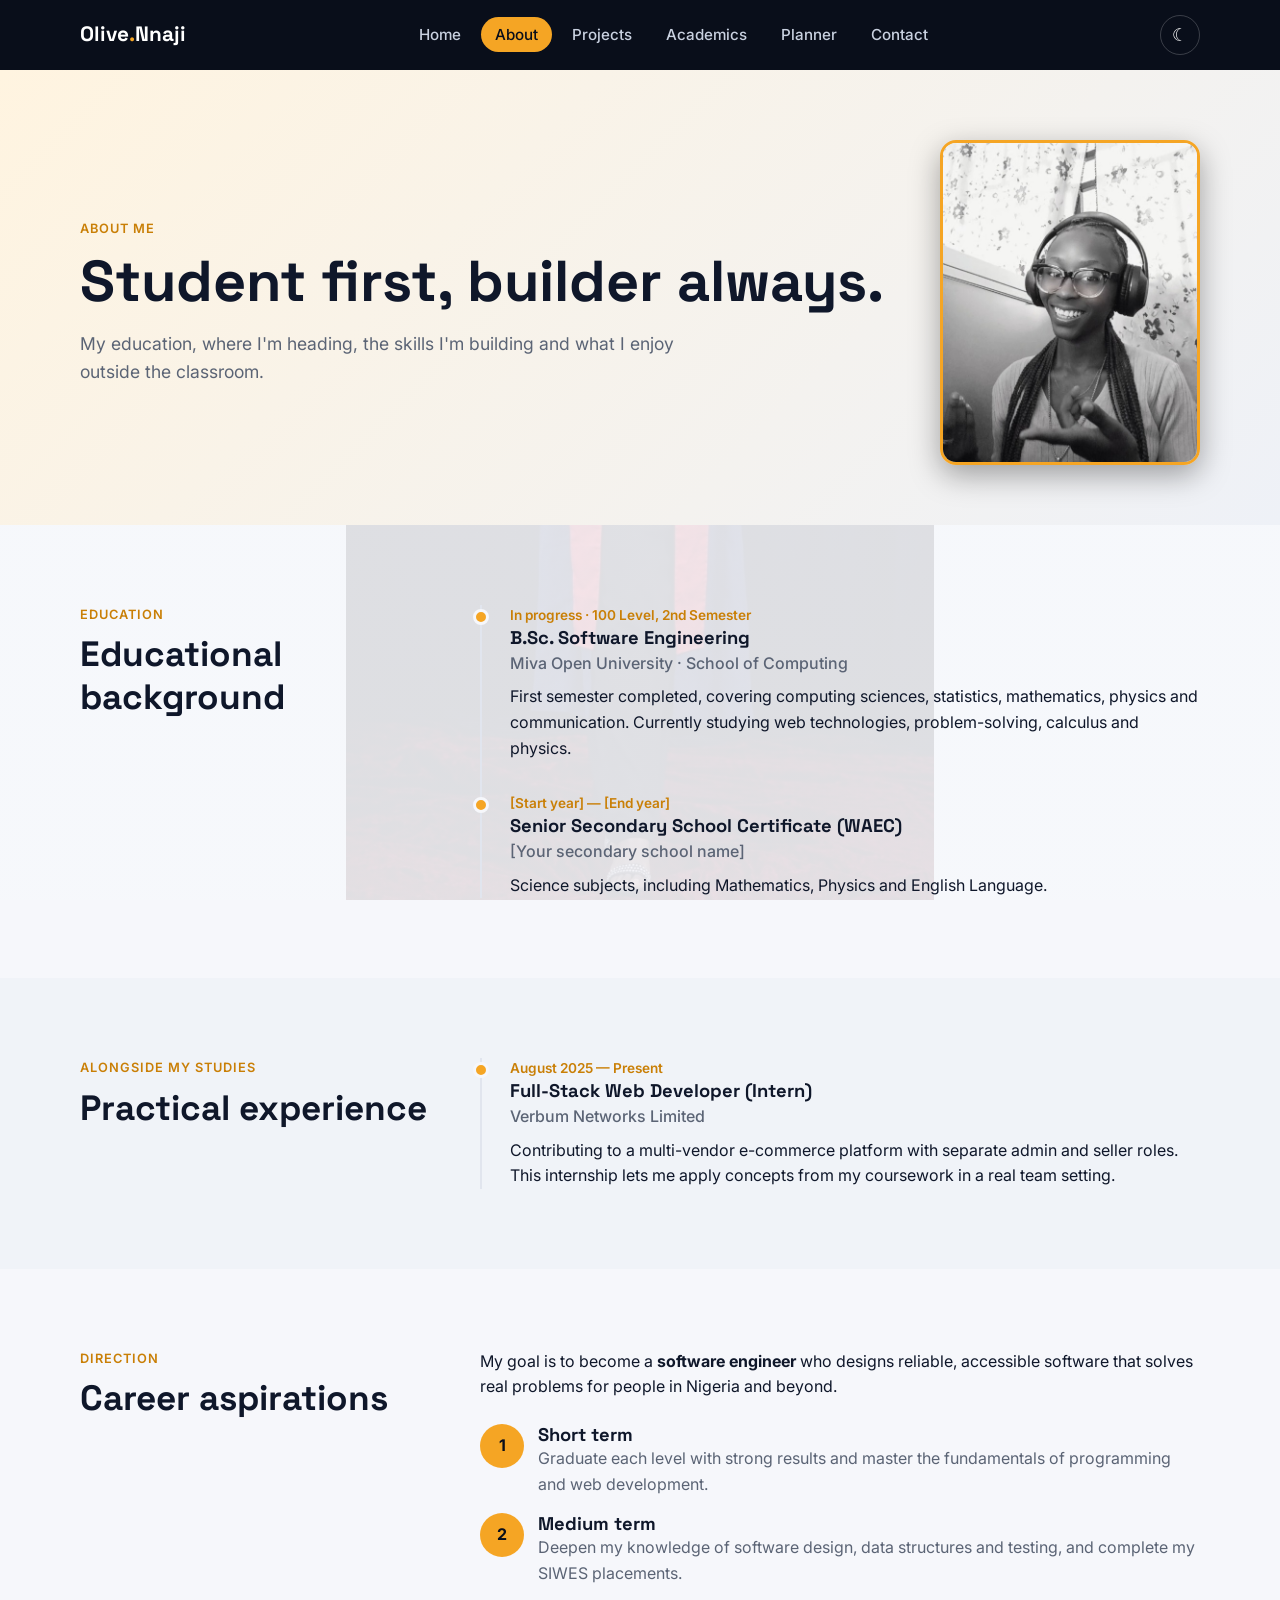
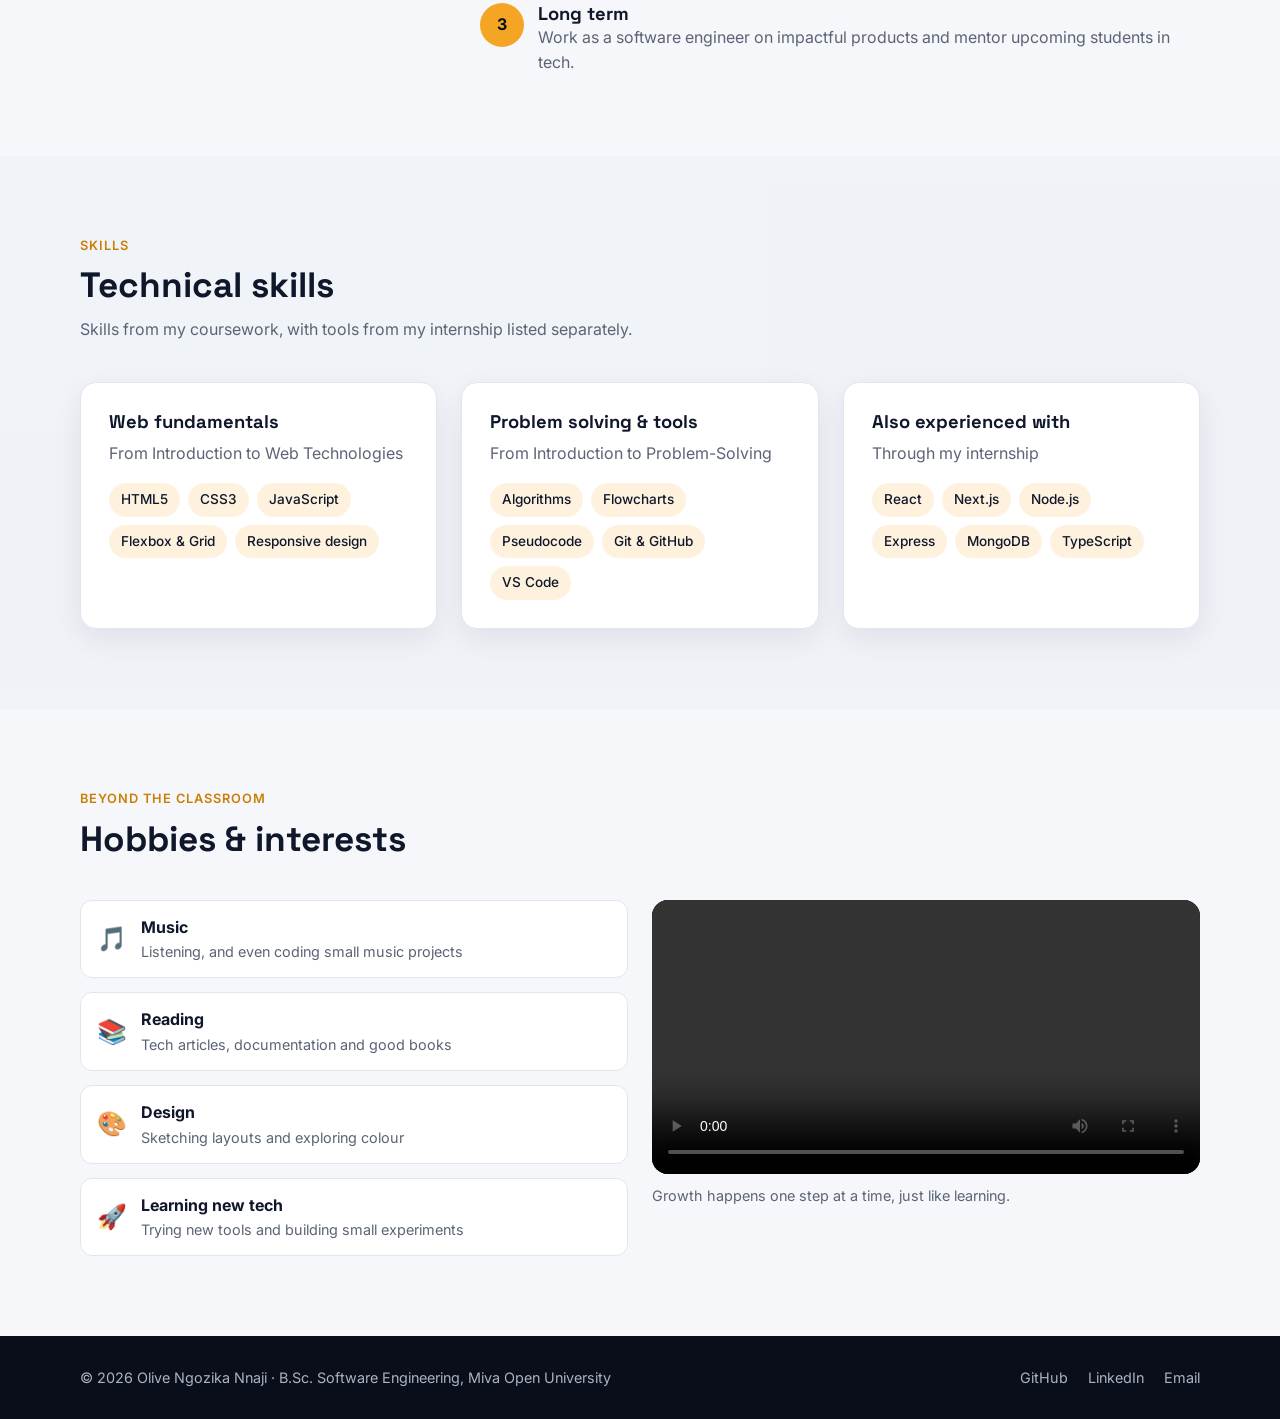
==== about.html @ 727c915d "initial commit" ====
<!DOCTYPE html>
<html lang="en">
<head>
  <meta charset="UTF-8">
  <meta name="viewport" content="width=device-width, initial-scale=1.0">
  <title>About | Olive Nnaji</title>
  <meta name="description" content="Education, career aspirations, skills and interests of Olive Ngozika Nnaji.">
  <link rel="preconnect" href="https://fonts.googleapis.com">
  <link rel="preconnect" href="https://fonts.gstatic.com" crossorigin>
  <link href="https://fonts.googleapis.com/css2?family=Inter:wght@400;500;600&family=Space+Grotesk:wght@500;600;700&display=swap" rel="stylesheet">
  <link rel="stylesheet" href="css/style.css">
</head>
<body>
  <a class="skip-link" href="#main">Skip to content</a>

  <header class="site-header" id="site-header">
    <nav class="nav container" aria-label="Main navigation">
      <a href="index.html" class="logo">Olive<span>.</span>Nnaji</a>
      <ul class="nav-links" id="nav-links">
        <li><a href="index.html">Home</a></li>
        <li><a href="about.html" class="active" aria-current="page">About</a></li>
        <li><a href="projects.html">Projects</a></li>
        <li><a href="academics.html">Academics</a></li>
        <li><a href="planner.html">Planner</a></li>
        <li><a href="contact.html">Contact</a></li>
      </ul>
      <div class="nav-actions">
        <button class="icon-btn" id="theme-btn" type="button" aria-label="Switch colour theme">☾</button>
        <button class="icon-btn menu-btn" id="menu-btn" type="button" aria-label="Open menu" aria-expanded="false" aria-controls="nav-links">
          <span></span><span></span><span></span>
        </button>
      </div>
    </nav>
  </header>

  <main id="main">
    <section class="page-header">
      <div class="container page-header-grid">
        <div>
          <p class="eyebrow">About me</p>
          <h1>Student first, builder always.</h1>
          <p class="lead">My education, where I'm heading, the skills I'm building and what I enjoy outside the classroom.</p>
        </div>
        <!-- Photo carousel: main.js shows the next photo every 5 seconds -->
        <div class="carousel">
          <img class="active" src="images/photos/welcome-smile.jpg" alt="Olive smiling in headphones and glasses">
          <img src="images/photos/matric-sitting.jpg" alt="Olive seated at the Miva Open University matriculation">
          <img src="images/photos/developer.jpg" alt="Olive in a blue hoodie and headphones">
          <img src="images/photos/professional.jpg" alt="Professional portrait of Olive">
          <img src="images/photos/dinner-gown.jpg" alt="Olive in a red dress, seated on a chair">
        </div>
      </div>
    </section>

    <!-- Educational background -->
    <section class="section">
      <div class="container two-col">
        <div>
          <p class="eyebrow">Education</p>
          <h2>Educational background</h2>
        </div>
        <ol class="timeline reveal">
          <li>
            <p class="timeline-date">In progress · 100 Level, 2nd Semester</p>
            <h3>B.Sc. Software Engineering</h3>
            <p class="org">Miva Open University · School of Computing</p>
            <p>
              First semester completed, covering computing sciences, statistics, mathematics,
              physics and communication. Currently studying web technologies, problem-solving,
              calculus and physics.
            </p>
          </li>
          <li>
            <!-- REPLACE: your secondary school name and years -->
            <p class="timeline-date">[Start year] — [End year]</p>
            <h3>Senior Secondary School Certificate (WAEC)</h3>
            <p class="org">[Your secondary school name]</p>
            <p>Science subjects, including Mathematics, Physics and English Language.</p>
          </li>
        </ol>
      </div>
    </section>

    <!-- Practical experience (kept secondary to academics) -->
    <section class="section section-alt">
      <div class="container two-col">
        <div>
          <p class="eyebrow">Alongside my studies</p>
          <h2>Practical experience</h2>
        </div>
        <ol class="timeline reveal">
          <li>
            <p class="timeline-date">August 2025 — Present</p>
            <h3>Full-Stack Web Developer (Intern)</h3>
            <p class="org">Verbum Networks Limited</p>
            <p>
              Contributing to a multi-vendor e-commerce platform with separate admin and seller
              roles. This internship lets me apply concepts from my coursework in a real team setting.
            </p>
          </li>
        </ol>
      </div>
    </section>

    <!-- Career aspirations -->
    <section class="section">
      <div class="container two-col">
        <div>
          <p class="eyebrow">Direction</p>
          <h2>Career aspirations</h2>
        </div>
        <div class="reveal">
          <p>
            My goal is to become a <strong>software engineer</strong> who designs reliable,
            accessible software that solves real problems for people in Nigeria and beyond.
          </p>
          <ol class="goals">
            <li><div><h3>Short term</h3><p>Graduate each level with strong results and master the fundamentals of programming and web development.</p></div></li>
            <li><div><h3>Medium term</h3><p>Deepen my knowledge of software design, data structures and testing, and complete my SIWES placements.</p></div></li>
            <li><div><h3>Long term</h3><p>Work as a software engineer on impactful products and mentor upcoming students in tech.</p></div></li>
          </ol>
        </div>
      </div>
    </section>

    <!-- Technical skills -->
    <section class="section section-alt">
      <div class="container">
        <div class="section-head">
          <p class="eyebrow">Skills</p>
          <h2>Technical skills</h2>
          <p class="intro">Skills from my coursework, with tools from my internship listed separately.</p>
        </div>
        <div class="grid-3">
          <article class="card reveal">
            <h3>Web fundamentals</h3>
            <p>From Introduction to Web Technologies</p>
            <ul class="chip-list">
              <li>HTML5</li><li>CSS3</li><li>JavaScript</li><li>Flexbox &amp; Grid</li><li>Responsive design</li>
            </ul>
          </article>
          <article class="card reveal">
            <h3>Problem solving &amp; tools</h3>
            <p>From Introduction to Problem-Solving</p>
            <ul class="chip-list">
              <li>Algorithms</li><li>Flowcharts</li><li>Pseudocode</li><li>Git &amp; GitHub</li><li>VS Code</li>
            </ul>
          </article>
          <article class="card reveal">
            <h3>Also experienced with</h3>
            <p>Through my internship</p>
            <ul class="chip-list">
              <li>React</li><li>Next.js</li><li>Node.js</li><li>Express</li><li>MongoDB</li><li>TypeScript</li>
            </ul>
          </article>
        </div>
      </div>
    </section>

    <!-- Hobbies and multimedia -->
    <section class="section">
      <div class="container">
        <div class="section-head">
          <p class="eyebrow">Beyond the classroom</p>
          <h2>Hobbies &amp; interests</h2>
        </div>
        <div class="grid-2">
          <!-- REPLACE: adjust these to your real hobbies -->
          <ul class="interest-list reveal">
            <li><span class="interest-icon" aria-hidden="true">🎵</span><div><strong>Music</strong><span class="desc">Listening, and even coding small music projects</span></div></li>
            <li><span class="interest-icon" aria-hidden="true">📚</span><div><strong>Reading</strong><span class="desc">Tech articles, documentation and good books</span></div></li>
            <li><span class="interest-icon" aria-hidden="true">🎨</span><div><strong>Design</strong><span class="desc">Sketching layouts and exploring colour</span></div></li>
            <li><span class="interest-icon" aria-hidden="true">🚀</span><div><strong>Learning new tech</strong><span class="desc">Trying new tools and building small experiments</span></div></li>
          </ul>

          <figure class="media reveal">
            <video controls preload="metadata">
              <source src="media/growth.mp4" type="video/mp4">
              <source src="https://interactive-examples.mdn.mozilla.net/media/cc0-videos/flower.mp4" type="video/mp4">
              Your browser does not support the HTML5 video element.
            </video>
            <figcaption>Growth happens one step at a time, just like learning.</figcaption>
          </figure>
        </div>
      </div>
    </section>
  </main>

  <footer class="site-footer">
    <div class="container footer-inner">
      <p>&copy; <span id="year">2026</span> Olive Ngozika Nnaji · B.Sc. Software Engineering, Miva Open University</p>
      <ul class="footer-links">
        <li><a href="https://github.com/Olivennaji99" target="_blank" rel="noopener">GitHub</a></li>
        <li><a href="https://www.linkedin.com/in/olive-nnaji-843ba0331" target="_blank" rel="noopener">LinkedIn</a></li>
        <li><a href="mailto:olivennaji99@gmail.com">Email</a></li>
      </ul>
    </div>
  </footer>

  <script src="js/main.js"></script>
</body>
</html>
---- css/style.css ----
/* ==========================================================
   Olive Nnaji — Student Portfolio & Academic Management
   One external stylesheet for every page
   ========================================================== */

/* ---------- 1. Colour scheme (CSS variables) ---------- */
:root {
  --navy: #090e1a;
  --navy-light: #131c31;
  --accent: #f5a524;
  --accent-dark: #c97f06;
  --accent-soft: rgba(245, 165, 36, 0.15);

  --bg: #f6f7fb;
  --surface: #ffffff;
  --surface-alt: #eef1f7;
  --text: #0f172a;
  --muted: #5b6475;
  --border: #e1e5ee;

  /* See-through versions of the page colours, laid over the background photo */
  --bg-overlay: rgba(246, 247, 251, 0.9);
  --alt-overlay: rgba(238, 241, 247, 0.7);

  /* Hero colours (home hero and the top of every inner page) */
  --hero-bg: linear-gradient(135deg, #fff4e0, #eef1f7);
  --hero-text: #0f172a;
  --hero-muted: #5b6475;
  --hero-chip: rgba(15, 23, 42, 0.06);
  --hero-line: rgba(15, 23, 42, 0.15);

  --success: #15803d;
  --danger: #dc2626;

  --radius: 16px;
  --shadow: 0 10px 30px rgba(15, 23, 42, 0.08);
  --font-body: "Inter", system-ui, sans-serif;
  --font-head: "Space Grotesk", "Inter", sans-serif;
  --transition: 0.3s ease;
}

/* Dark theme: only the variables change */
[data-theme="dark"] {
  --bg: #090e1a;
  --surface: #111a2e;
  --surface-alt: #0d1526;
  --text: #e8ecf4;
  --muted: #9aa4b8;
  --border: #24304a;
  --bg-overlay: rgba(9, 14, 26, 0.8);
  --alt-overlay: rgba(13, 21, 38, 0.6);
  --hero-bg: var(--navy);
  --hero-text: #ffffff;
  --hero-muted: #aab3c5;
  --hero-chip: rgba(255, 255, 255, 0.08);
  --hero-line: rgba(255, 255, 255, 0.18);
  --accent-dark: #f5a524;
  --shadow: 0 10px 30px rgba(0, 0, 0, 0.35);
}

/* ---------- 2. Reset and base styles ---------- */
*, *::before, *::after { box-sizing: border-box; margin: 0; padding: 0; }
html { scroll-behavior: smooth; }
body {
  font-family: var(--font-body);
  background: var(--bg);
  color: var(--text);
  line-height: 1.6;
  transition: background var(--transition), color var(--transition);
}
/* Background photo for every page.
   It stays fixed behind the content. "contain" shows the whole photo
   at its real shape (no stretching), and the overlay colour sits on top. */
body::before {
  content: "";
  position: fixed; inset: 0; z-index: -1;
  background:
    linear-gradient(var(--bg-overlay), var(--bg-overlay)),
    url("../images/photos/matric-standing.jpg") center / contain no-repeat;
}
img, video { max-width: 100%; display: block; }
a { color: inherit; text-decoration: none; }
ul, ol { list-style: none; }
h1, h2, h3 { font-family: var(--font-head); line-height: 1.2; }
h1 { font-size: clamp(2.2rem, 5vw, 3.6rem); }
h2 { font-size: clamp(1.6rem, 3vw, 2.2rem); }
h3 { font-size: 1.15rem; }
button, input, select, textarea { font: inherit; }
:focus-visible { outline: 3px solid var(--accent); outline-offset: 3px; }

.skip-link {
  position: absolute; left: 16px; top: -50px; z-index: 200;
  background: var(--accent); color: var(--navy); padding: 8px 14px; border-radius: 8px;
}
.skip-link:focus { top: 12px; }

/* ---------- 3. Layout helpers ---------- */
.container { width: min(1120px, 100% - 40px); margin-inline: auto; }
.section { padding: 80px 0; }
.section-alt { background: var(--alt-overlay); }
.section-head { max-width: 640px; margin-bottom: 40px; }
.section-head .intro { color: var(--muted); margin-top: 10px; }
.eyebrow {
  color: var(--accent-dark); font-weight: 600; font-size: 0.8rem;
  text-transform: uppercase; letter-spacing: 0.08em; margin-bottom: 8px;
}
.muted { color: var(--muted); }
.two-col { display: grid; grid-template-columns: 1fr 2fr; gap: 40px; }
.grid-2, .grid-3 { display: grid; gap: 24px; }
.grid-2 { grid-template-columns: repeat(2, 1fr); }
.grid-3 { grid-template-columns: repeat(3, 1fr); }
.prose p + p { margin-top: 16px; }

/* ---------- 4. Header and navigation ---------- */
.site-header {
  position: sticky; top: 0; z-index: 100;
  background: var(--navy); color: #fff;
  transition: box-shadow var(--transition);
}
.site-header.scrolled { box-shadow: 0 6px 20px rgba(0, 0, 0, 0.25); }
.nav { display: flex; align-items: center; justify-content: space-between; height: 70px; }
.logo { font-family: var(--font-head); font-weight: 700; font-size: 1.3rem; }
.logo span { color: var(--accent); }
.nav-links { display: flex; gap: 6px; }
.nav-links a {
  padding: 8px 14px; border-radius: 999px;
  color: #c9d1e0; font-weight: 500; font-size: 0.95rem;
  transition: background var(--transition), color var(--transition);
}
.nav-links a:hover { color: #fff; background: rgba(255, 255, 255, 0.08); }
.nav-links a.active { color: var(--navy); background: var(--accent); }
.nav-actions { display: flex; gap: 8px; }
.icon-btn {
  width: 40px; height: 40px; border-radius: 50%;
  border: 1px solid rgba(255, 255, 255, 0.2); background: transparent;
  color: #fff; font-size: 1.1rem; cursor: pointer;
  transition: background var(--transition);
}
.icon-btn:hover { background: rgba(255, 255, 255, 0.1); }

/* Hamburger button (shown on small screens only) */
.menu-btn { display: none; flex-direction: column; justify-content: center; align-items: center; gap: 4px; }
.menu-btn span {
  width: 18px; height: 2px; background: #fff; border-radius: 2px;
  transition: transform var(--transition), opacity var(--transition);
}
.menu-btn.open span:nth-child(1) { transform: translateY(6px) rotate(45deg); }
.menu-btn.open span:nth-child(2) { opacity: 0; }
.menu-btn.open span:nth-child(3) { transform: translateY(-6px) rotate(-45deg); }

/* ---------- 5. Buttons and links ---------- */
.btn {
  display: inline-flex; align-items: center; gap: 8px;
  padding: 12px 24px; border-radius: 999px; border: 2px solid transparent;
  font-weight: 600; cursor: pointer;
  transition: transform var(--transition), background var(--transition), box-shadow var(--transition);
}
.btn:hover { transform: translateY(-2px); }
.btn-primary { background: var(--accent); color: var(--navy); }
.btn-primary:hover { background: #ffb940; box-shadow: 0 8px 20px rgba(245, 165, 36, 0.35); }
.btn-outline { border-color: currentColor; color: inherit; background: transparent; }
.btn-block { width: 100%; justify-content: center; }
.text-link { color: var(--accent-dark); font-weight: 600; }
.text-link:hover { text-decoration: underline; }

/* ---------- 6. Hero (home page) ---------- */
.hero { background: var(--hero-bg); color: var(--hero-text); padding-top: 60px; overflow: hidden; }
.hero-grid { display: grid; grid-template-columns: 1.1fr 0.9fr; align-items: end; gap: 40px; }
.hero-text { padding-bottom: 80px; animation: fadeUp 0.8s ease both; }
.greeting {
  display: inline-block; padding: 6px 14px; margin-bottom: 20px; border-radius: 999px;
  background: var(--hero-chip); color: var(--accent-dark); font-weight: 500; font-size: 0.9rem;
}
.highlight { color: var(--accent-dark); }
.hero-role { font-size: 1.15rem; color: var(--hero-muted); font-weight: 500; margin: 14px 0 18px; }
.hero-intro { color: var(--hero-muted); max-width: 520px; }
.hero-buttons { display: flex; flex-wrap: wrap; gap: 14px; margin-top: 30px; }

/* Cut-out portrait sitting on a gradient circle */
.hero-photo { position: relative; display: flex; justify-content: center; align-items: flex-end; min-height: 460px; }
.hero-photo::before {
  content: ""; position: absolute; bottom: 0; left: 50%;
  width: 82%; aspect-ratio: 1; transform: translateX(-50%); border-radius: 50%;
  background: linear-gradient(160deg, var(--accent), #e8590c);
}
.hero-photo::after {
  content: ""; position: absolute; bottom: -6%; left: 50%;
  width: 98%; aspect-ratio: 1; border-radius: 50%;
  border: 2px dashed var(--hero-line);
  animation: spin 40s linear infinite;
}
.hero-photo img { position: relative; z-index: 1; width: 100%; max-width: 440px; height: auto; animation: fadeUp 1s 0.2s ease both; }
.float-chip {
  position: absolute; z-index: 2; padding: 8px 14px; border-radius: 12px;
  background: rgba(255, 255, 255, 0.95); color: var(--navy);
  font-weight: 600; font-size: 0.85rem; box-shadow: 0 8px 20px rgba(0, 0, 0, 0.25);
  animation: float 4s ease-in-out infinite;
}
.chip-1 { top: 18%; left: 0; }
.chip-2 { top: 40%; right: 0; animation-delay: 1s; }
.chip-3 { bottom: 24%; left: 4%; animation-delay: 2s; }
.photo-badge {
  position: absolute; z-index: 2; bottom: 24px; right: 2%;
  background: var(--navy-light); border: 1px solid rgba(255, 255, 255, 0.12);
  padding: 10px 16px; border-radius: 14px; font-size: 0.85rem; color: #c9d1e0;
}
.photo-badge strong { display: block; color: #fff; font-size: 1rem; }

/* ---------- 7. Inner page header ---------- */
.page-header { background: var(--hero-bg); color: var(--hero-text); padding: 70px 0 60px; }
.page-header h1 { animation: fadeUp 0.7s ease both; }
.page-header .lead { color: var(--hero-muted); max-width: 620px; margin-top: 14px; font-size: 1.1rem; }

/* Text on the left, photo carousel on the right */
.page-header-grid { display: grid; grid-template-columns: 1fr 260px; align-items: center; gap: 40px; }

/* Photo carousel: all photos sit on top of each other and only the
   one with the "active" class is visible. main.js moves "active" every 5 seconds. */
.carousel {
  position: relative; aspect-ratio: 4 / 5; overflow: hidden;
  border-radius: var(--radius); border: 3px solid var(--accent);
  box-shadow: 0 10px 30px rgba(0, 0, 0, 0.35);
}
.carousel img {
  position: absolute; inset: 0; width: 100%; height: 100%;
  object-fit: cover; object-position: center top; /* fill the frame without stretching */
  opacity: 0; transition: opacity 1s ease;
}
.carousel img.active { opacity: 1; }

/* ---------- 8. Cards and facts ---------- */
.card {
  background: var(--surface); border: 1px solid var(--border);
  border-radius: var(--radius); padding: 28px; box-shadow: var(--shadow);
}
.card h3 { margin-bottom: 8px; }
.card p { color: var(--muted); }
.card-link { display: block; transition: translate var(--transition), border-color var(--transition); }
.card-link:hover { translate: 0 -6px; border-color: var(--accent); }
.card-icon {
  width: 48px; height: 48px; display: grid; place-items: center; margin-bottom: 16px;
  border-radius: 12px; background: var(--accent-soft); font-size: 1.4rem;
}
.facts { display: grid; grid-template-columns: repeat(2, 1fr); gap: 16px; margin: 28px 0; }
.facts div { background: var(--surface); border: 1px solid var(--border); border-radius: 12px; padding: 14px 16px; }
.facts dt { font-size: 0.8rem; color: var(--muted); }
.facts dd { font-weight: 600; }

.cta {
  background: var(--navy); color: #fff; border-radius: 24px; padding: 48px;
  display: flex; flex-wrap: wrap; align-items: center; justify-content: space-between; gap: 24px;
}
.cta p { color: #aab3c5; margin-top: 8px; max-width: 520px; }

/* ---------- 9. About page ---------- */
.timeline { border-left: 2px solid var(--border); padding-left: 28px; display: grid; gap: 32px; }
.timeline li { position: relative; }
.timeline li::before {
  content: ""; position: absolute; left: -37px; top: 4px;
  width: 16px; height: 16px; border-radius: 50%;
  background: var(--accent); border: 3px solid var(--bg);
}
.timeline-date { font-size: 0.85rem; font-weight: 600; color: var(--accent-dark); }
.org { color: var(--muted); font-weight: 500; margin: 2px 0 8px; }

.goals { display: grid; gap: 16px; margin-top: 24px; counter-reset: goal; }
.goals li { counter-increment: goal; display: grid; grid-template-columns: 44px 1fr; gap: 14px; align-items: start; }
.goals li::before {
  content: counter(goal); width: 44px; height: 44px; border-radius: 50%;
  display: grid; place-items: center; background: var(--accent); color: var(--navy); font-weight: 700;
}
.goals p { color: var(--muted); }

.chip-list { display: flex; flex-wrap: wrap; gap: 8px; margin-top: 16px; }
.chip-list li { padding: 6px 12px; border-radius: 999px; background: var(--accent-soft); font-size: 0.85rem; font-weight: 500; }

.interest-list { display: grid; gap: 14px; align-content: start; }
.interest-list li {
  display: flex; align-items: center; gap: 14px; padding: 14px 16px;
  background: var(--surface); border: 1px solid var(--border); border-radius: 12px;
  transition: translate var(--transition);
}
.interest-list li:hover { translate: 6px 0; }
.interest-icon { font-size: 1.5rem; }
.interest-list .desc { display: block; color: var(--muted); font-size: 0.9rem; }
.media video { width: 100%; border-radius: var(--radius); background: #000; }
.media figcaption { color: var(--muted); font-size: 0.9rem; margin-top: 10px; }

/* ---------- 10. Projects page ---------- */
.project-card {
  display: flex; flex-direction: column; overflow: hidden;
  background: var(--surface); border: 1px solid var(--border);
  border-radius: var(--radius); box-shadow: var(--shadow);
  transition: translate var(--transition);
}
.project-card:hover { translate: 0 -6px; }
.project-thumb { position: relative; display: block; aspect-ratio: 16 / 10; overflow: hidden; background: var(--surface-alt); }
.project-thumb img { width: 100%; height: 100%; object-fit: cover; transition: transform 0.5s ease; }
.thumb-overlay {
  position: absolute; inset: 0; display: grid; place-items: center;
  background: rgba(9, 14, 26, 0.65); color: #fff; font-weight: 600;
  opacity: 0; transition: opacity var(--transition);
}
.project-thumb:hover img, .project-thumb:focus-visible img { transform: scale(1.06); }
.project-thumb:hover .thumb-overlay, .project-thumb:focus-visible .thumb-overlay { opacity: 1; }
.project-body { display: flex; flex-direction: column; gap: 10px; flex: 1; padding: 24px; }
.project-body p { color: var(--muted); }
.project-links { display: flex; flex-wrap: wrap; gap: 12px; margin-top: auto; padding-top: 10px; }
.project-links a {
  padding: 8px 16px; border-radius: 999px; border: 1px solid var(--border);
  font-weight: 600; font-size: 0.9rem; transition: border-color var(--transition);
}
.project-links a:first-child { background: var(--accent); border-color: var(--accent); color: var(--navy); }
.project-links a:hover { border-color: var(--accent); }

/* ---------- 11. Tables ---------- */
.table-wrap {
  overflow-x: auto; background: var(--surface); border: 1px solid var(--border);
  border-radius: var(--radius); box-shadow: var(--shadow);
}
table { width: 100%; min-width: 560px; border-collapse: collapse; }
caption { text-align: left; padding: 18px 20px 6px; font-family: var(--font-head); font-weight: 600; }
th, td { padding: 14px 20px; text-align: left; border-bottom: 1px solid var(--border); }
thead th { font-size: 0.8rem; text-transform: uppercase; letter-spacing: 0.05em; color: var(--muted); }
tbody tr { transition: background var(--transition); }
tbody tr:hover { background: var(--accent-soft); }
tfoot td { font-weight: 700; border-bottom: none; }
th.num, td.num { text-align: center; }
.status { display: inline-block; padding: 4px 10px; border-radius: 999px; font-size: 0.8rem; font-weight: 600; }
.status-progress { background: var(--accent-soft); color: var(--accent-dark); }
.status-done { background: rgba(21, 128, 61, 0.12); color: var(--success); }
tr.today { background: var(--accent-soft); }
tr.today th::after { content: " • Today"; color: var(--accent-dark); font-size: 0.8rem; }

/* ---------- 12. Academic Hub ---------- */
.stats-grid { display: grid; grid-template-columns: repeat(4, 1fr); gap: 20px; }
.stats-grid.three { grid-template-columns: repeat(3, 1fr); }
.stat-card {
  background: var(--surface); border: 1px solid var(--border);
  border-radius: var(--radius); padding: 22px; box-shadow: var(--shadow);
}
.stat-card span { color: var(--muted); font-size: 0.9rem; }
.stat-card strong { display: block; font-family: var(--font-head); font-size: 2rem; margin-top: 4px; }
.dashboard-grid { display: grid; grid-template-columns: 2fr 1fr; gap: 24px; margin-top: 24px; }
.deadline-list { display: grid; gap: 12px; margin-top: 18px; }
.deadline-list li {
  display: flex; justify-content: space-between; gap: 12px;
  padding: 14px 16px; border-radius: 12px; background: var(--surface-alt);
}
.deadline-list .date { font-weight: 600; color: var(--accent-dark); white-space: nowrap; }

.tabs { display: flex; flex-wrap: wrap; gap: 10px; margin-bottom: 20px; }
.tab-btn, .filter-btn {
  padding: 9px 18px; border-radius: 999px; border: 1px solid var(--border);
  background: var(--surface); color: var(--text); font-weight: 500; cursor: pointer;
  transition: background var(--transition), color var(--transition);
}
.tab-btn.active, .filter-btn.active { background: var(--accent); border-color: var(--accent); color: var(--navy); }

.grade-select { width: auto; padding: 8px 10px; }
.gpa-actions { display: flex; flex-wrap: wrap; align-items: center; gap: 16px; margin-top: 20px; }
.gpa-result { font-weight: 600; }
.gpa-result strong { font-family: var(--font-head); font-size: 1.6rem; color: var(--accent-dark); }
.gpa-result.error { color: var(--danger); }

/* ---------- 13. Forms ---------- */
.form-group { margin-bottom: 18px; }
.form-row { display: grid; grid-template-columns: 1fr 1fr; gap: 16px; }
label { display: block; font-weight: 500; font-size: 0.95rem; margin-bottom: 6px; }
.optional { color: var(--muted); font-weight: 400; }
input, select, textarea {
  width: 100%; padding: 12px 14px; border: 1px solid var(--border); border-radius: 10px;
  background: var(--surface); color: var(--text);
  transition: border-color var(--transition), box-shadow var(--transition);
}
input:focus, select:focus, textarea:focus { outline: none; border-color: var(--accent); box-shadow: 0 0 0 3px var(--accent-soft); }
textarea { min-height: 140px; resize: vertical; }
input.invalid, textarea.invalid { border-color: var(--danger); }
.error-message { color: var(--danger); font-size: 0.85rem; margin-top: 4px; min-height: 1.2em; }
.form-success {
  display: none; margin-bottom: 20px; padding: 14px 16px; border-radius: 10px;
  background: rgba(21, 128, 61, 0.12); color: var(--success); font-weight: 500;
}
.form-success.show { display: block; animation: fadeUp 0.4s ease; }
.form-note { font-size: 0.85rem; margin-top: 12px; }

/* ---------- 14. Contact page ---------- */
.contact-grid { display: grid; grid-template-columns: 1fr 1.4fr; gap: 40px; align-items: start; }
.contact-list { display: grid; gap: 16px; margin-top: 24px; }
.contact-list li { display: flex; align-items: center; gap: 14px; }
.contact-icon {
  width: 44px; height: 44px; display: grid; place-items: center; flex-shrink: 0;
  border-radius: 12px; background: var(--accent-soft); font-size: 1.2rem;
}
.contact-list small { display: block; color: var(--muted); }
.contact-list a:hover { color: var(--accent-dark); }

/* ---------- 15. Planner page ---------- */
.planner { display: grid; grid-template-columns: 340px 1fr; gap: 32px; align-items: start; }
.planner-form { position: sticky; top: 94px; }
.planner-form h2 { font-size: 1.4rem; margin-bottom: 16px; }
.progress-row { display: flex; align-items: center; gap: 14px; margin: 20px 0; }
.progress { flex: 1; height: 10px; border-radius: 999px; overflow: hidden; background: var(--surface-alt); border: 1px solid var(--border); }
.progress-fill { height: 100%; width: 0; background: linear-gradient(90deg, var(--accent), #e8590c); transition: width 0.5s ease; }
.list-toolbar { display: flex; flex-wrap: wrap; justify-content: space-between; align-items: center; gap: 12px; margin-bottom: 4px; }
.link-btn { background: none; border: none; color: var(--danger); font-weight: 500; cursor: pointer; }
.task-list { display: grid; gap: 12px; }
.task-item {
  display: flex; align-items: center; gap: 14px; padding: 14px 16px;
  background: var(--surface); border: 1px solid var(--border);
  border-left: 4px solid var(--accent); border-radius: 12px;
  animation: fadeUp 0.35s ease; transition: opacity var(--transition);
}
.task-item.priority-high { border-left-color: var(--danger); }
.task-item.priority-low { border-left-color: var(--success); }
.task-item input[type="checkbox"] { width: 20px; height: 20px; padding: 0; flex-shrink: 0; accent-color: var(--accent); cursor: pointer; }
.task-content { flex: 1; min-width: 0; }
.task-title { font-weight: 600; word-break: break-word; }
.task-meta { font-size: 0.85rem; color: var(--muted); }
.task-item.completed { opacity: 0.6; }
.task-item.completed .task-title { text-decoration: line-through; }
.delete-btn {
  width: 34px; height: 34px; border-radius: 50%; flex-shrink: 0;
  border: 1px solid var(--border); background: transparent; color: var(--muted);
  font-size: 1.1rem; cursor: pointer;
  transition: background var(--transition), color var(--transition);
}
.delete-btn:hover { background: var(--danger); border-color: var(--danger); color: #fff; }
.empty-state { text-align: center; padding: 40px 20px; color: var(--muted); border: 2px dashed var(--border); border-radius: var(--radius); }
.empty-state strong { display: block; color: var(--text); }

/* ---------- 16. Footer ---------- */
.site-footer { background: var(--navy); color: #aab3c5; padding: 30px 0; font-size: 0.9rem; }
.footer-inner { display: flex; flex-wrap: wrap; justify-content: space-between; align-items: center; gap: 16px; }
.footer-links { display: flex; gap: 20px; }
.footer-links a:hover { color: var(--accent); }

/* ---------- 17. Animations ---------- */
@keyframes fadeUp {
  from { opacity: 0; transform: translateY(24px); }
  to { opacity: 1; transform: translateY(0); }
}
@keyframes float {
  0%, 100% { transform: translateY(0); }
  50% { transform: translateY(-12px); }
}
@keyframes spin {
  from { transform: translateX(-50%) rotate(0deg); }
  to { transform: translateX(-50%) rotate(360deg); }
}
/* Scroll reveal: main.js adds the "js" and "visible" classes */
.js .reveal { opacity: 0; transform: translateY(30px); transition: opacity 0.7s ease, transform 0.7s ease; }
.js .reveal.visible { opacity: 1; transform: translateY(0); }

/* ---------- 18. Responsive design ---------- */
@media (max-width: 900px) {
  .menu-btn { display: flex; }
  .nav-links {
    position: absolute; top: 70px; left: 0; right: 0;
    flex-direction: column; gap: 4px; padding: 16px 20px 24px;
    background: var(--navy); border-top: 1px solid rgba(255, 255, 255, 0.08);
    opacity: 0; visibility: hidden; transform: translateY(-10px);
    transition: opacity var(--transition), transform var(--transition), visibility var(--transition);
  }
  .nav-links.open { opacity: 1; visibility: visible; transform: translateY(0); }
  .nav-links a { display: block; padding: 12px 16px; }

  .hero-grid, .two-col, .contact-grid, .planner, .dashboard-grid, .page-header-grid { grid-template-columns: 1fr; }
  .carousel { width: 100%; max-width: 260px; }
  .hero-text { padding-bottom: 0; text-align: center; }
  .hero-intro { margin-inline: auto; }
  .hero-buttons { justify-content: center; }
  .hero-photo { width: 100%; max-width: 440px; min-height: 380px; margin-inline: auto; }
  .grid-3 { grid-template-columns: repeat(2, 1fr); }
  .stats-grid { grid-template-columns: repeat(2, 1fr); }
  .planner-form { position: static; }
}

@media (max-width: 600px) {
  .section { padding: 56px 0; }
  .grid-2, .grid-3, .facts, .form-row { grid-template-columns: 1fr; }
  .stats-grid.three { grid-template-columns: repeat(3, 1fr); gap: 10px; }
  .stats-grid.three .stat-card { padding: 14px; }
  .stat-card strong { font-size: 1.5rem; }
  .cta { padding: 32px 24px; }
  .float-chip { font-size: 0.75rem; padding: 6px 10px; }
}

/* Respect users who prefer less motion */
@media (prefers-reduced-motion: reduce) {
  *, *::before, *::after { animation: none !important; transition: none !important; scroll-behavior: auto !important; }
  .js .reveal { opacity: 1; transform: none; }
}
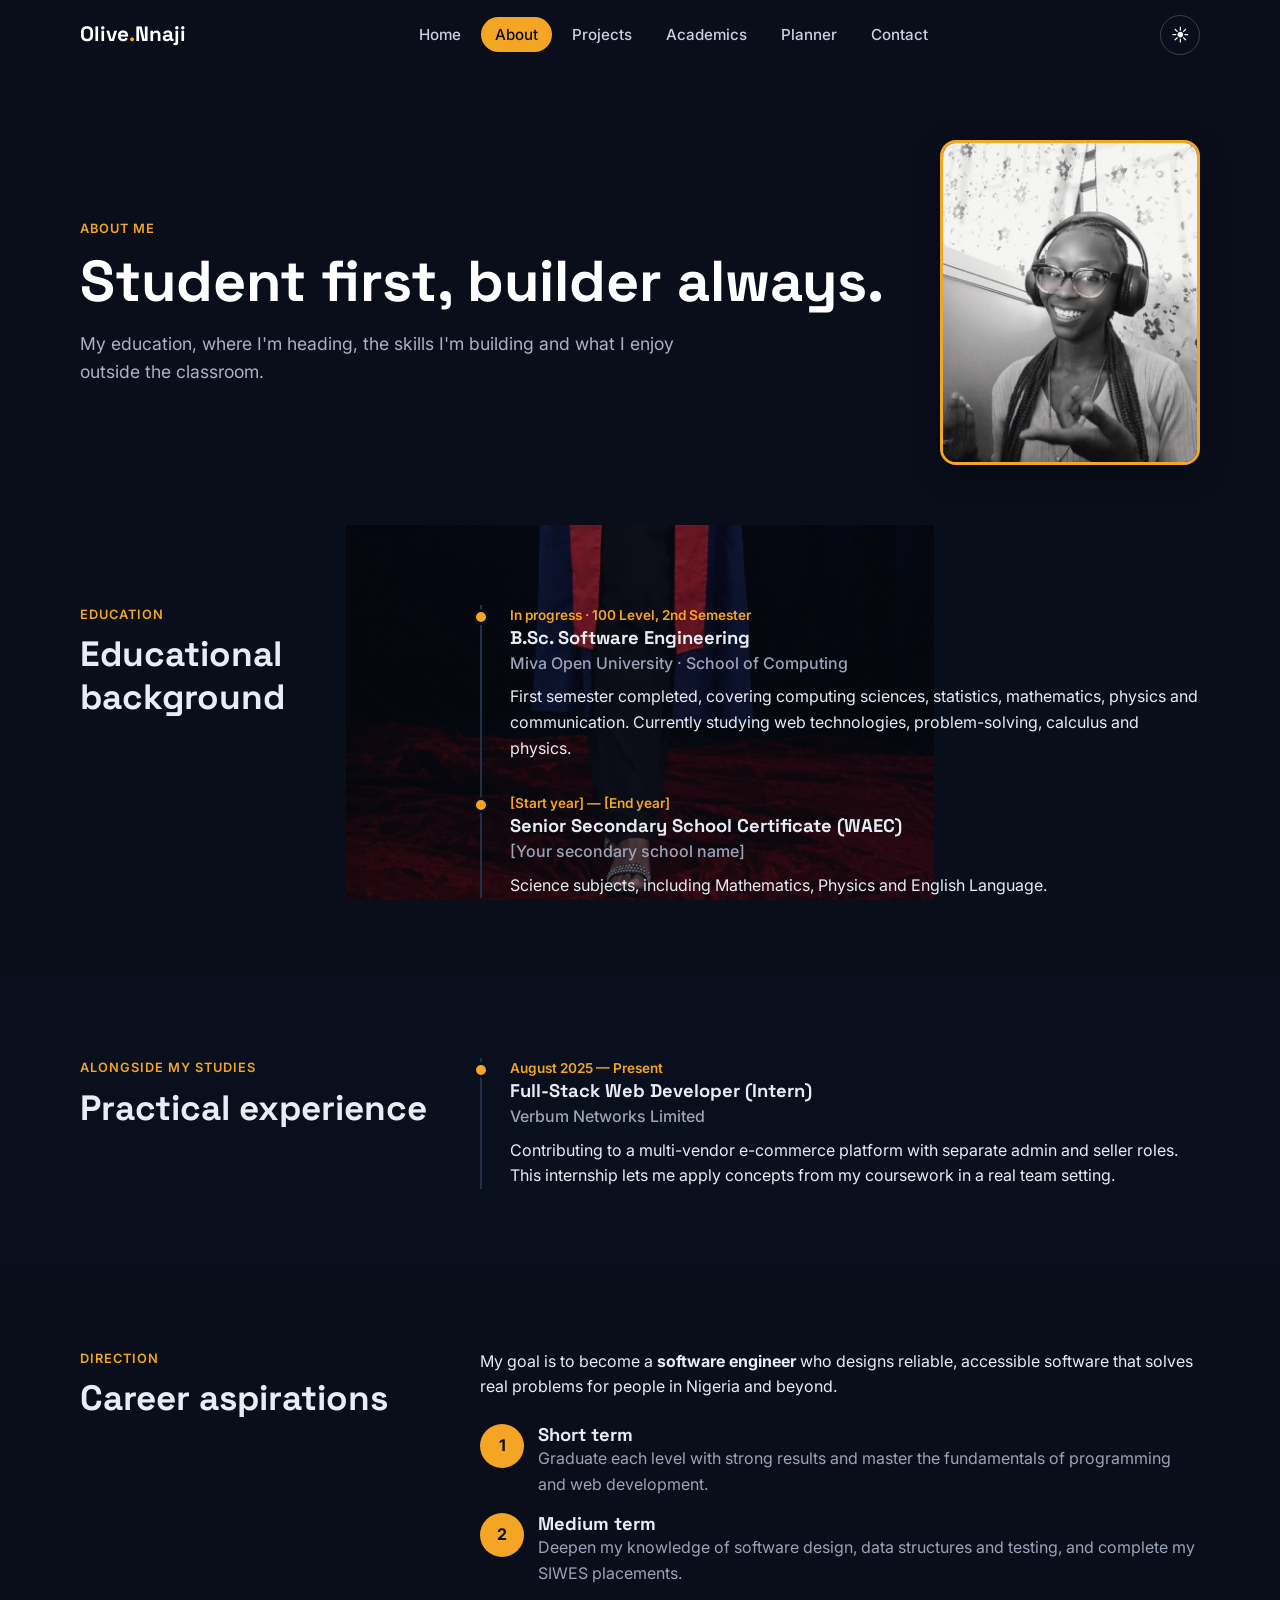
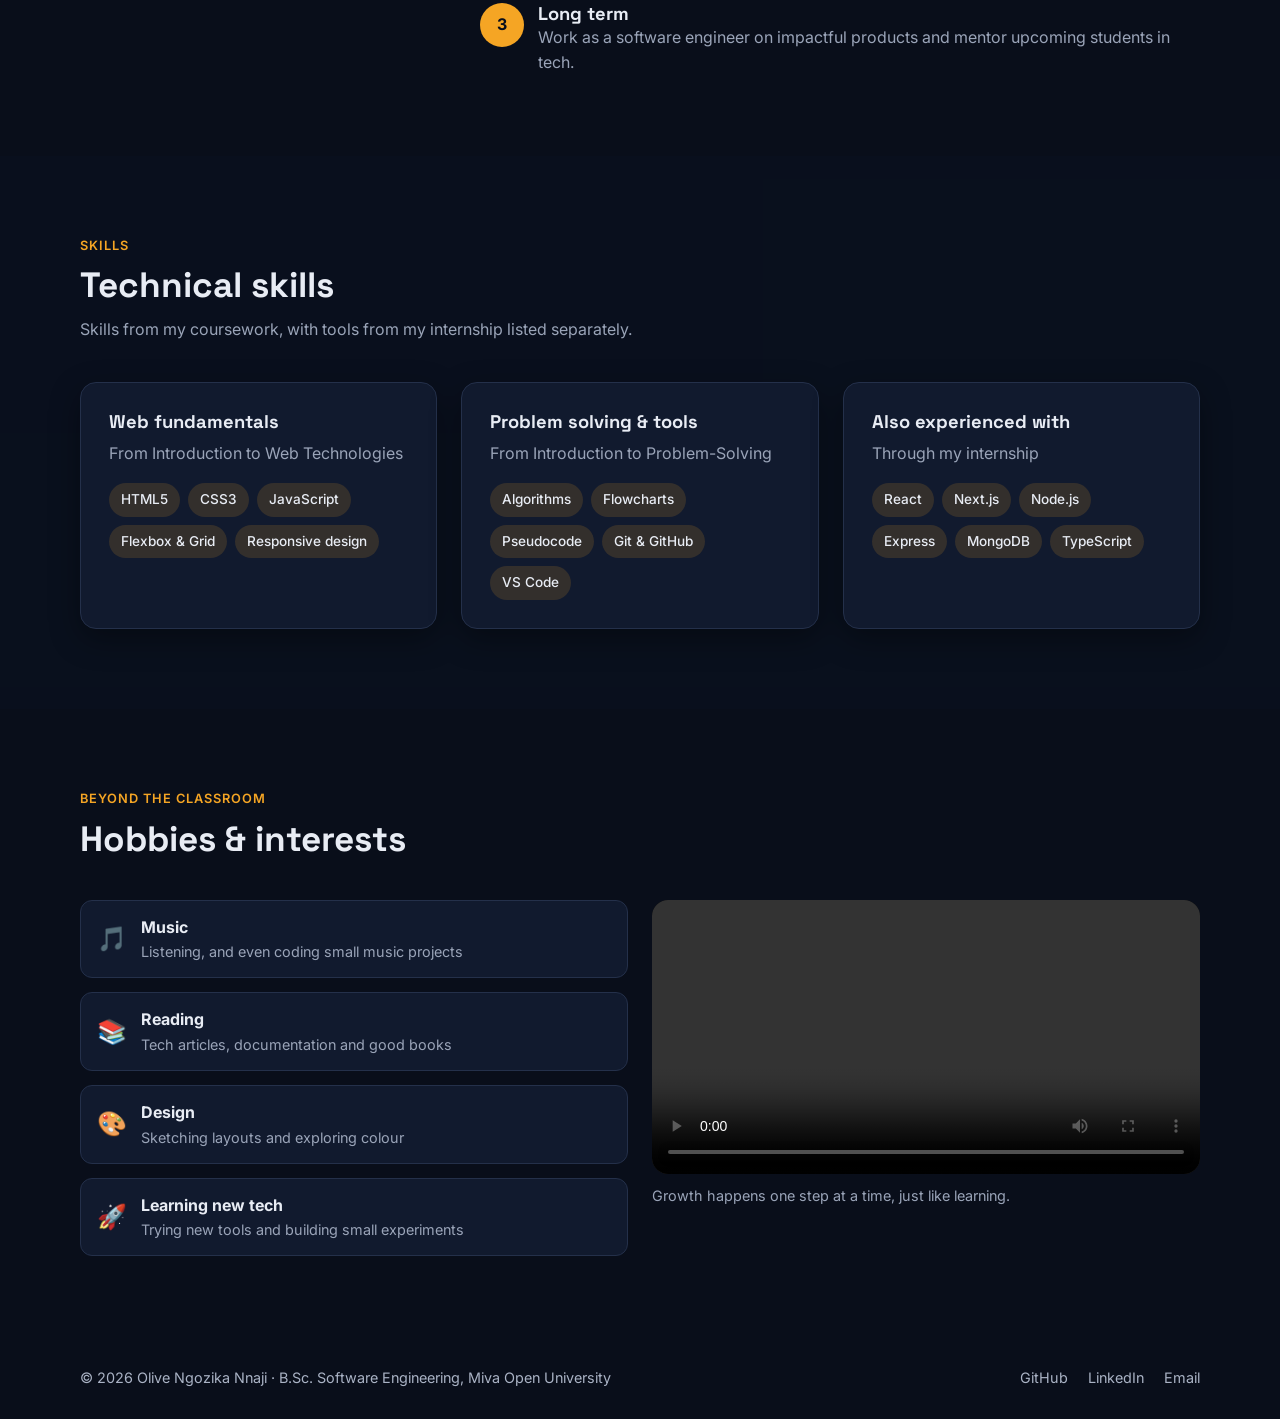
==== commit be241251: "SECOND COMMIT" ====
--- a/about.html
+++ b/about.html
@@ -1,5 +1,5 @@
 <!DOCTYPE html>
-<html lang="en">
+<html lang="en" data-theme="dark">
 <head>
   <meta charset="UTF-8">
   <meta name="viewport" content="width=device-width, initial-scale=1.0">
--- a/css/style.css
+++ b/css/style.css
@@ -19,8 +19,8 @@
   --border: #e1e5ee;
 
   /* See-through versions of the page colours, laid over the background photo */
-  --bg-overlay: rgba(246, 247, 251, 0.9);
-  --alt-overlay: rgba(238, 241, 247, 0.7);
+  --bg-overlay: rgba(246, 247, 251, 0.65);
+  --alt-overlay: rgba(238, 241, 247, 0.4);
 
   /* Hero colours (home hero and the top of every inner page) */
   --hero-bg: linear-gradient(135deg, #fff4e0, #eef1f7);
@@ -47,8 +47,8 @@
   --text: #e8ecf4;
   --muted: #9aa4b8;
   --border: #24304a;
-  --bg-overlay: rgba(9, 14, 26, 0.8);
-  --alt-overlay: rgba(13, 21, 38, 0.6);
+  --bg-overlay: rgba(9, 14, 26, 0.5);
+  --alt-overlay: rgba(13, 21, 38, 0.3);
   --hero-bg: var(--navy);
   --hero-text: #ffffff;
   --hero-muted: #aab3c5;
@@ -312,6 +312,12 @@
 }
 .project-links a:first-child { background: var(--accent); border-color: var(--accent); color: var(--navy); }
 .project-links a:hover { border-color: var(--accent); }
+
+/* Featured project: stretches across both columns, picture left and text right */
+.project-featured { grid-column: 1 / -1; display: grid; grid-template-columns: 1.4fr 1fr; }
+.project-featured .project-thumb { aspect-ratio: auto; height: 100%; min-height: 320px; }
+.project-featured .project-thumb img { object-position: center top; }
+.project-featured .project-body { justify-content: center; padding: 32px; }
 
 /* ---------- 11. Tables ---------- */
 .table-wrap {
@@ -467,6 +473,8 @@
 
   .hero-grid, .two-col, .contact-grid, .planner, .dashboard-grid, .page-header-grid { grid-template-columns: 1fr; }
   .carousel { width: 100%; max-width: 260px; }
+  .project-featured { grid-template-columns: 1fr; }
+  .project-featured .project-thumb { aspect-ratio: 16 / 10; }
   .hero-text { padding-bottom: 0; text-align: center; }
   .hero-intro { margin-inline: auto; }
   .hero-buttons { justify-content: center; }
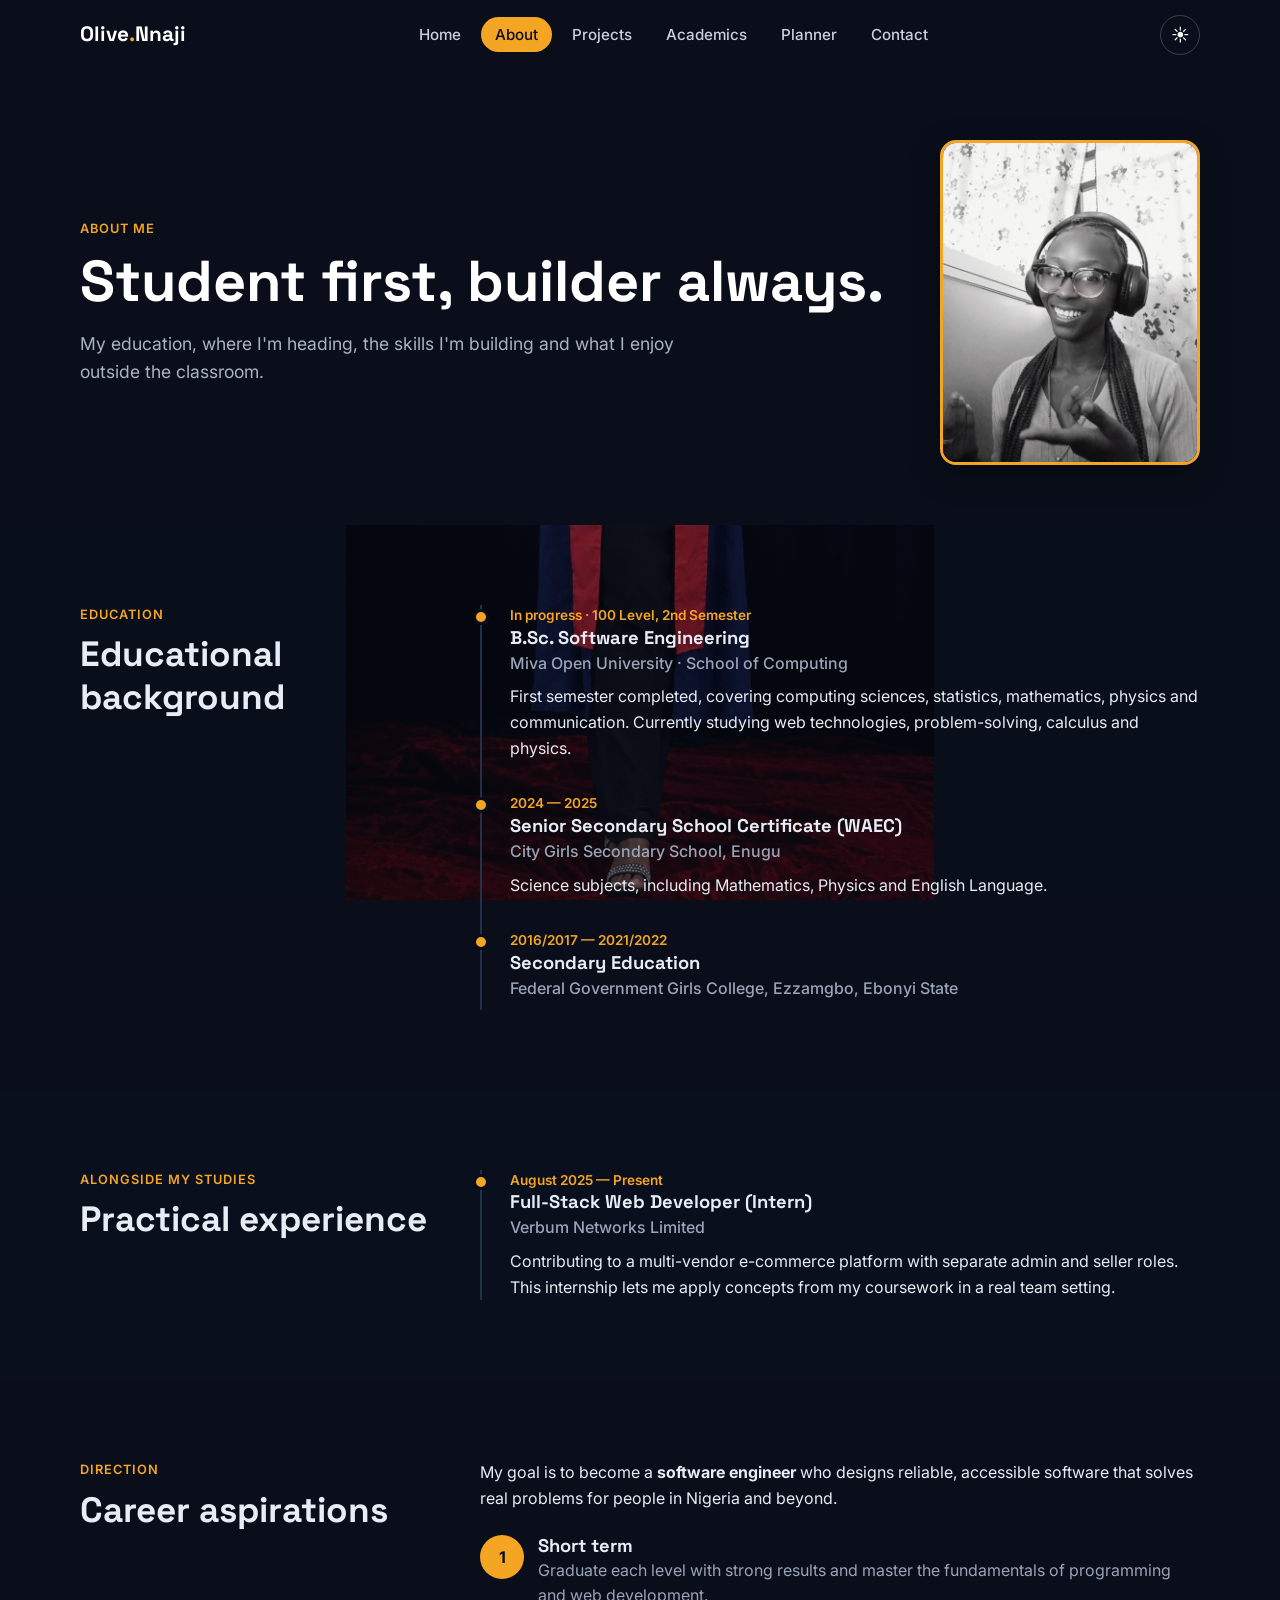
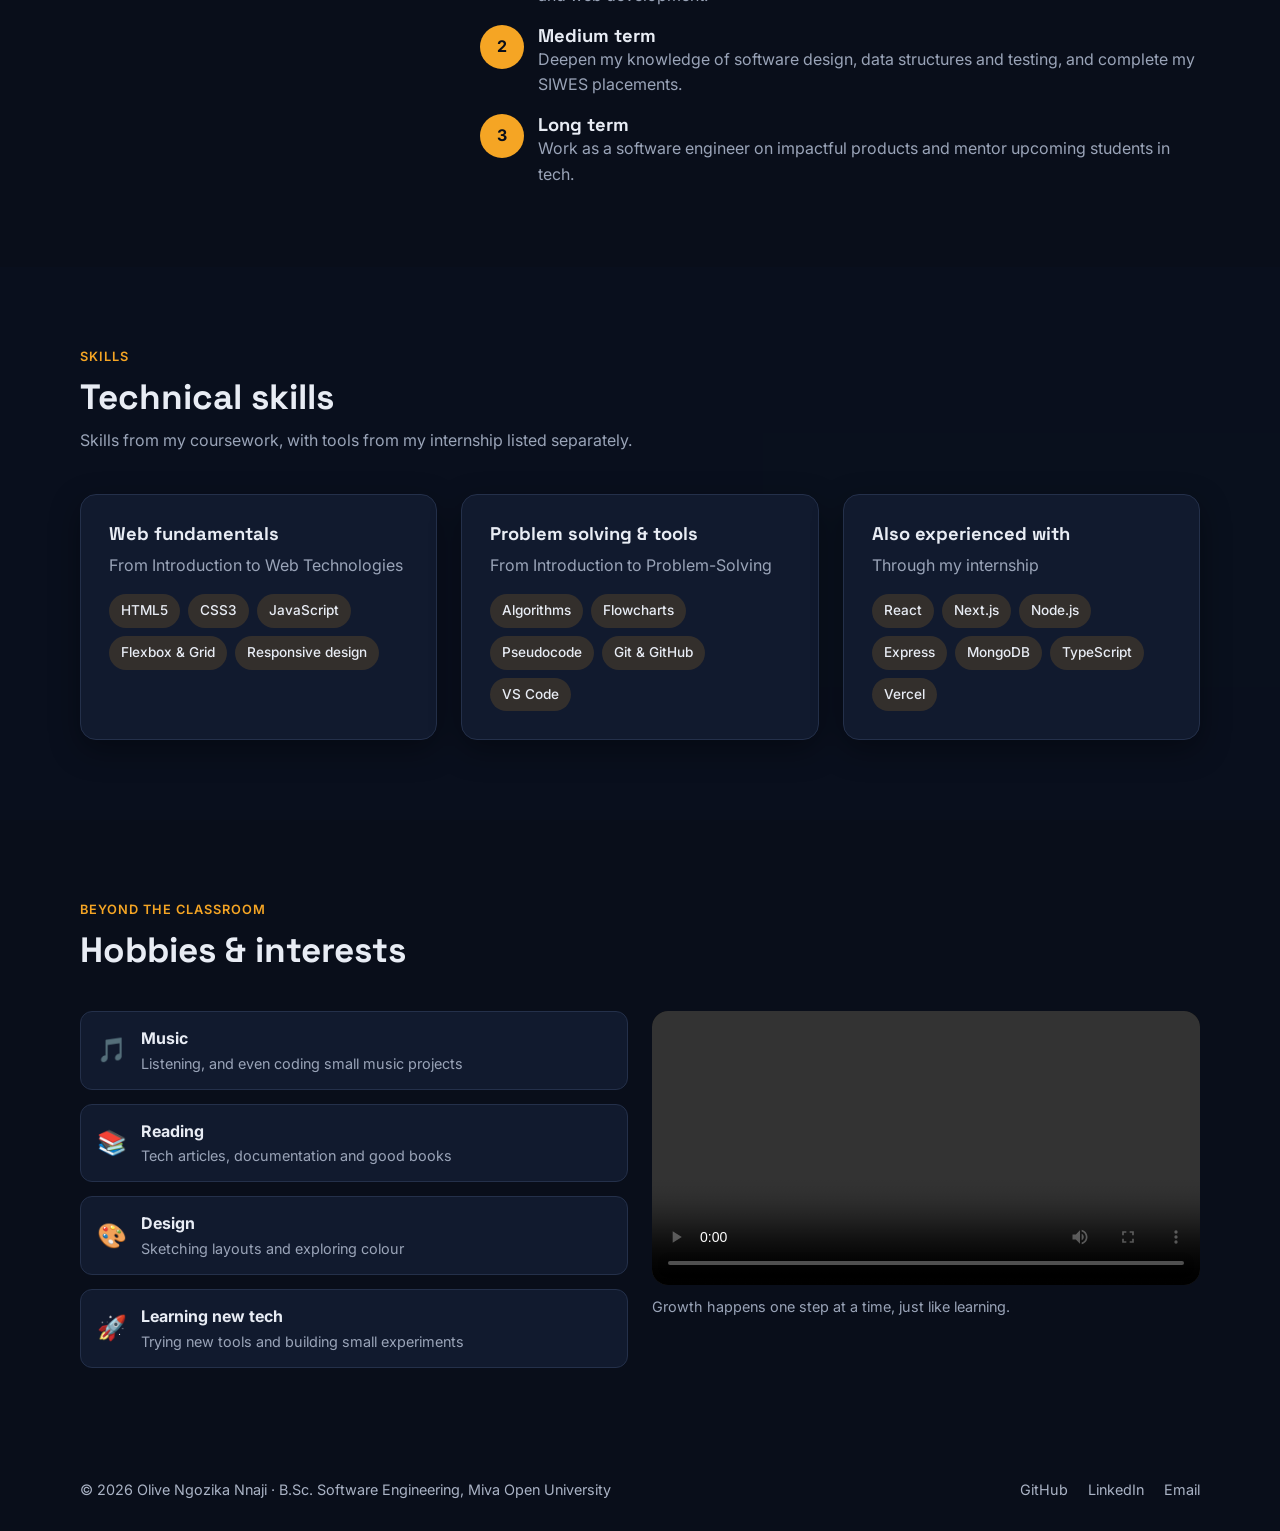
==== commit ad53885e: "Add favicon, About video, education details and project updates - Circular favicon from the matricul" ====
--- a/about.html
+++ b/about.html
@@ -9,6 +9,7 @@
   <link rel="preconnect" href="https://fonts.gstatic.com" crossorigin>
   <link href="https://fonts.googleapis.com/css2?family=Inter:wght@400;500;600&family=Space+Grotesk:wght@500;600;700&display=swap" rel="stylesheet">
   <link rel="stylesheet" href="css/style.css">
+  <link rel="icon" type="image/png" href="images/favicon.png">
 </head>
 <body>
   <a class="skip-link" href="#main">Skip to content</a>
@@ -71,17 +72,21 @@
             </p>
           </li>
           <li>
-            <!-- REPLACE: your secondary school name and years -->
-            <p class="timeline-date">[Start year] — [End year]</p>
+            <p class="timeline-date">2024 — 2025</p>
             <h3>Senior Secondary School Certificate (WAEC)</h3>
-            <p class="org">[Your secondary school name]</p>
+            <p class="org">City Girls Secondary School, Enugu</p>
             <p>Science subjects, including Mathematics, Physics and English Language.</p>
           </li>
+          <li>
+            <p class="timeline-date">2016/2017 — 2021/2022</p>
+            <h3>Secondary Education</h3>
+            <p class="org">Federal Government Girls College, Ezzamgbo, Ebonyi State</p>
+          </li>
         </ol>
       </div>
     </section>
 
-    <!-- Practical experience (kept secondary to academics) -->
+    <!-- Practical experience -->
     <section class="section section-alt">
       <div class="container two-col">
         <div>
@@ -150,7 +155,7 @@
             <h3>Also experienced with</h3>
             <p>Through my internship</p>
             <ul class="chip-list">
-              <li>React</li><li>Next.js</li><li>Node.js</li><li>Express</li><li>MongoDB</li><li>TypeScript</li>
+              <li>React</li><li>Next.js</li><li>Node.js</li><li>Express</li><li>MongoDB</li><li>TypeScript</li><li>Vercel</li>
             </ul>
           </article>
         </div>
@@ -165,7 +170,6 @@
           <h2>Hobbies &amp; interests</h2>
         </div>
         <div class="grid-2">
-          <!-- REPLACE: adjust these to your real hobbies -->
           <ul class="interest-list reveal">
             <li><span class="interest-icon" aria-hidden="true">🎵</span><div><strong>Music</strong><span class="desc">Listening, and even coding small music projects</span></div></li>
             <li><span class="interest-icon" aria-hidden="true">📚</span><div><strong>Reading</strong><span class="desc">Tech articles, documentation and good books</span></div></li>
@@ -176,7 +180,6 @@
           <figure class="media reveal">
             <video controls preload="metadata">
               <source src="media/growth.mp4" type="video/mp4">
-              <source src="https://interactive-examples.mdn.mozilla.net/media/cc0-videos/flower.mp4" type="video/mp4">
               Your browser does not support the HTML5 video element.
             </video>
             <figcaption>Growth happens one step at a time, just like learning.</figcaption>
--- a/css/style.css
+++ b/css/style.css
@@ -302,6 +302,15 @@
   opacity: 0; transition: opacity var(--transition);
 }
 .project-thumb:hover img, .project-thumb:focus-visible img { transform: scale(1.06); }
+
+/* Live project preview (iframe). It is drawn twice as big, then shrunk to half,
+   so the project shows its full desktop layout inside the small card.
+   pointer-events: none lets clicks pass through to the link around it. */
+.live-preview {
+  width: 200%; height: 200%; border: 0;
+  transform: scale(0.5); transform-origin: top left;
+  pointer-events: none;
+}
 .project-thumb:hover .thumb-overlay, .project-thumb:focus-visible .thumb-overlay { opacity: 1; }
 .project-body { display: flex; flex-direction: column; gap: 10px; flex: 1; padding: 24px; }
 .project-body p { color: var(--muted); }
